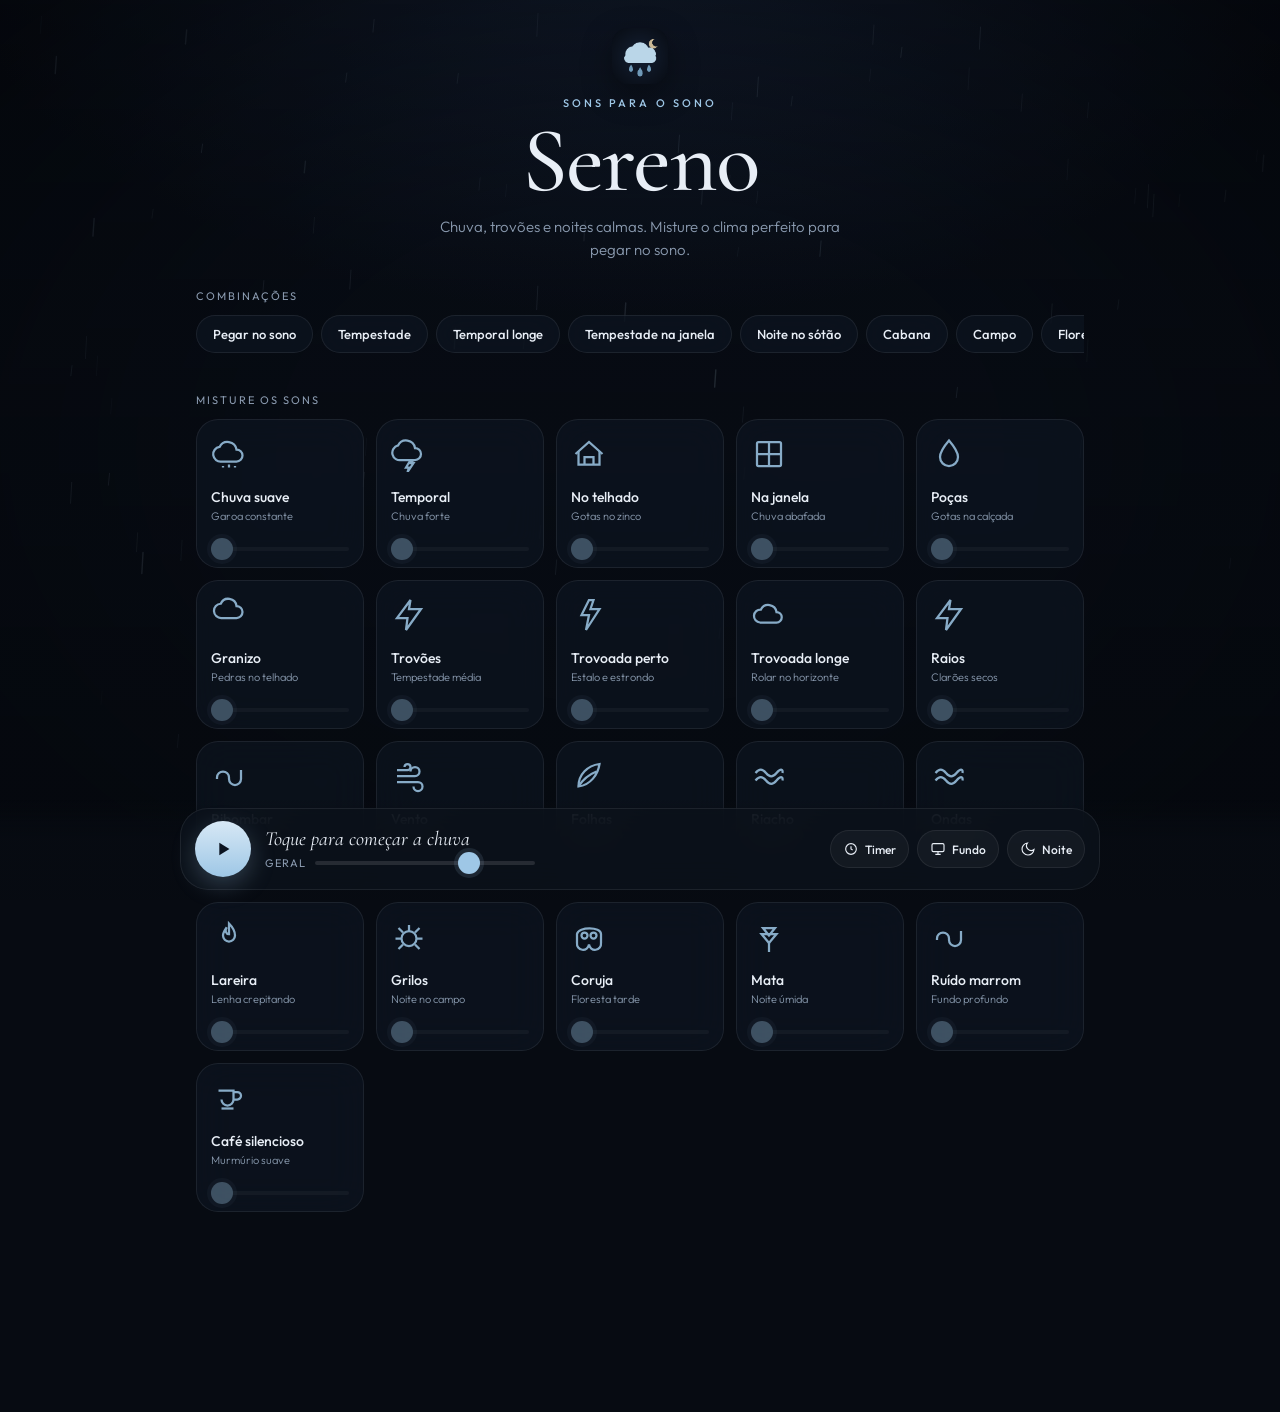
==== android/app/src/main/assets/www/index.html @ 64f914b4 "feat: app Sereno mobile com APK Android App de chuva para dormir com mixer de sons, timer e pacote A" ====
<!DOCTYPE html>
<html lang="pt-BR">
<head>
  <meta charset="UTF-8" />
  <meta name="viewport" content="width=device-width, initial-scale=1.0, viewport-fit=cover, maximum-scale=1, user-scalable=no" />
  <meta name="theme-color" content="#070b12" />
  <meta name="color-scheme" content="dark" />
  <meta name="description" content="Sereno — chuva, trovões e noites calmas para pegar no sono." />
  <meta name="application-name" content="Sereno" />
  <meta name="apple-mobile-web-app-capable" content="yes" />
  <meta name="mobile-web-app-capable" content="yes" />
  <meta name="apple-mobile-web-app-status-bar-style" content="black-translucent" />
  <meta name="apple-mobile-web-app-title" content="Sereno" />
  <meta name="format-detection" content="telephone=no" />
  <link rel="manifest" href="manifest.json" />
  <link rel="icon" type="image/png" sizes="32x32" href="assets/icons/icon-48.png" />
  <link rel="icon" type="image/png" sizes="192x192" href="assets/icons/icon-192.png" />
  <link rel="icon" type="image/png" sizes="512x512" href="assets/icons/icon-512.png" />
  <link rel="apple-touch-icon" href="assets/icons/apple-touch-icon.png" />
  <link rel="apple-touch-icon" sizes="180x180" href="assets/icons/apple-touch-icon-180.png" />
  <link rel="apple-touch-startup-image" href="assets/splash-1080x1920.png" />
  <title>Sereno</title>
  <link rel="preconnect" href="https://fonts.googleapis.com" />
  <link rel="preconnect" href="https://fonts.gstatic.com" crossorigin />
  <link href="https://fonts.googleapis.com/css2?family=Cormorant+Garamond:ital,wght@0,400;0,500;0,600;1,400&family=Outfit:wght@300;400;500;600&display=swap" rel="stylesheet" />
  <link rel="stylesheet" href="css/style.css" />
</head>
<body>
  <div id="splash">
    <img src="assets/icons/icon-192.png" alt="Sereno" width="96" height="96" />
    <h1>Sereno</h1>
    <p>chuva para dormir</p>
  </div>

  <canvas id="rain-canvas"></canvas>
  <div id="lightning"></div>
  <div id="vignette"></div>
  <div id="mist"></div>

  <main id="app">
    <header class="hero">
      <img class="brand-mark" src="assets/icons/icon-192.png" alt="" width="56" height="56" />
      <p class="kicker">sons para o sono</p>
      <h1>Sereno</h1>
      <p class="tagline">Chuva, trovões e noites calmas. Misture o clima perfeito para pegar no sono.</p>
    </header>

    <section class="presets" aria-label="Combinações">
      <div class="section-label">Combinações</div>
      <div class="preset-row" id="preset-row"></div>
    </section>

    <section class="mixer" aria-label="Sons">
      <div class="section-label">Misture os sons</div>
      <div class="sound-grid" id="sound-grid"></div>
    </section>
  </main>

  <footer class="dock">
    <div class="dock-inner">
      <button class="play-btn" id="play-btn" aria-label="Reproduzir">
        <svg class="icon-play" viewBox="0 0 24 24" fill="currentColor"><path d="M8 5.14v13.72L19 12 8 5.14z"/></svg>
        <svg class="icon-pause" viewBox="0 0 24 24" fill="currentColor"><path d="M6 5h4v14H6V5zm8 0h4v14h-4V5z"/></svg>
      </button>

      <div class="dock-meta">
        <div class="now-playing" id="now-playing">Toque para começar a chuva</div>
        <div class="master-wrap">
          <span class="master-label">Geral</span>
          <input type="range" id="master" min="0" max="100" value="72" />
        </div>
      </div>

      <div class="dock-actions">
        <button class="chip-btn" id="timer-btn" aria-label="Temporizador">
          <svg viewBox="0 0 24 24" fill="none" stroke="currentColor" stroke-width="1.7"><circle cx="12" cy="12" r="8"/><path d="M12 8v4l2.5 1.5"/></svg>
          <span id="timer-label">Timer</span>
        </button>
        <button class="chip-btn" id="bg-btn" aria-label="Segundo plano">
          <svg viewBox="0 0 24 24" fill="none" stroke="currentColor" stroke-width="1.7"><rect x="3" y="4" width="18" height="12" rx="2"/><path d="M8 20h8M12 16v4"/></svg>
          <span id="bg-label">Fundo</span>
        </button>
        <button class="chip-btn" id="dim-btn" aria-label="Escurecer tela">
          <svg viewBox="0 0 24 24" fill="none" stroke="currentColor" stroke-width="1.7"><path d="M21 12.79A9 9 0 1 1 11.21 3 7 7 0 0 0 21 12.79z"/></svg>
          <span>Noite</span>
        </button>
      </div>
    </div>
  </footer>

  <div class="timer-sheet" id="timer-sheet" hidden>
    <div class="timer-card">
      <div class="sheet-handle"></div>
      <p>Desligar após</p>
      <div class="timer-grid" id="timer-grid"></div>
      <div class="until-row">
        <label for="until-time">Ou até este horário</label>
        <div class="until-controls">
          <input type="time" id="until-time" />
          <button class="timer-opt until-go" id="until-go">Até lá</button>
        </div>
      </div>
      <div class="fade-row">
        <span>Fade final</span>
        <div class="fade-opts" id="fade-opts">
          <button class="mini" data-fade="0">Off</button>
          <button class="mini active" data-fade="60000">1 min</button>
          <button class="mini" data-fade="300000">5 min</button>
          <button class="mini" data-fade="600000">10 min</button>
        </div>
      </div>
      <button class="ghost" id="timer-cancel">Continuar a noite toda</button>
    </div>
  </div>

  <button id="install-btn" hidden>Instalar Sereno</button>
  <audio id="keepalive" loop playsinline></audio>

  <script src="js/audio.js"></script>
  <script src="js/visual.js"></script>
  <script src="js/app.js"></script>
</body>
</html>
---- android/app/src/main/assets/www/css/style.css ----
:root {
  --bg: #070b12;
  --ink: #e8eef6;
  --muted: #8b9bb0;
  --glass: rgba(16, 24, 38, 0.55);
  --line: rgba(232, 238, 246, 0.08);
  --accent: #9ec7e6;
  --accent-2: #c9b896;
  --rain: #7aa8c9;
  --safe-t: env(safe-area-inset-top, 0px);
  --safe-b: env(safe-area-inset-bottom, 0px);
}

* { box-sizing: border-box; margin: 0; padding: 0; -webkit-tap-highlight-color: transparent; }
html, body { height: 100%; }
html { background: var(--bg); }
body {
  font-family: Outfit, system-ui, sans-serif;
  color: var(--ink);
  background: radial-gradient(1200px 700px at 50% -10%, #152033 0%, var(--bg) 58%);
  overflow-x: hidden;
  min-height: 100%;
  min-height: 100dvh;
  -webkit-font-smoothing: antialiased;
  overscroll-behavior: none;
  touch-action: manipulation;
}

#splash {
  position: fixed; inset: 0; z-index: 80;
  background: #070b12;
  display: grid; place-items: center;
  align-content: center; gap: 10px;
  transition: opacity .5s ease;
}
#splash img { border-radius: 22px; }
#splash h1 {
  font-family: "Cormorant Garamond", serif;
  font-weight: 500; font-size: 42px; letter-spacing: -.02em;
}
#splash p { color: var(--muted); letter-spacing: .22em; text-transform: uppercase; font-size: 11px; }
#splash.hide { opacity: 0; pointer-events: none; }

#rain-canvas {
  position: fixed; inset: 0; width: 100%; height: 100%;
  z-index: 0; pointer-events: none;
}
#lightning {
  position: fixed; inset: 0; z-index: 1; pointer-events: none;
  background: #dce8f5; opacity: 0; mix-blend-mode: screen;
}
#vignette {
  position: fixed; inset: 0; z-index: 2; pointer-events: none;
  background: radial-gradient(ellipse at center, transparent 40%, rgba(0,0,0,.55) 100%);
}
#mist {
  position: fixed; inset: 0; z-index: 2; pointer-events: none;
  background: linear-gradient(180deg, rgba(10,16,28,.2), rgba(7,11,18,.55) 80%);
}

#app {
  position: relative; z-index: 3;
  max-width: 920px; margin: 0 auto;
  padding: calc(28px + var(--safe-t)) 16px 200px;
}

.hero { text-align: center; margin-bottom: 28px; }
.brand-mark {
  width: 56px; height: 56px; border-radius: 16px;
  margin: 0 auto 12px; display: block;
  box-shadow: 0 10px 30px rgba(0,0,0,.35);
}
.kicker {
  letter-spacing: .28em; text-transform: uppercase;
  font-size: 11px; color: var(--accent); font-weight: 500;
}
.hero h1 {
  font-family: "Cormorant Garamond", serif;
  font-weight: 500; font-size: clamp(56px, 12vw, 92px);
  line-height: .9; margin: 10px 0 12px;
  letter-spacing: -.02em;
}
.tagline {
  color: var(--muted); max-width: 420px; margin: 0 auto;
  font-weight: 300; line-height: 1.55; font-size: 15px;
}

.section-label {
  font-size: 11px; letter-spacing: .18em; text-transform: uppercase;
  color: var(--muted); margin-bottom: 12px;
}

.preset-row {
  display: flex; gap: 8px; overflow-x: auto; padding-bottom: 8px;
  scrollbar-width: none; margin-bottom: 32px;
}
.preset-row::-webkit-scrollbar { display: none; }

.preset {
  flex: 0 0 auto; border: 1px solid var(--line);
  background: var(--glass); color: var(--ink);
  border-radius: 999px; padding: 10px 16px;
  font: 500 13px Outfit, sans-serif;
  cursor: pointer; backdrop-filter: blur(16px);
  transition: background .25s, border-color .25s, transform .2s;
  white-space: nowrap;
}
.preset:hover { border-color: rgba(158,199,230,.35); }
.preset.active {
  background: rgba(158,199,230,.16);
  border-color: rgba(158,199,230,.5);
  color: var(--accent);
}
.preset:active { transform: scale(.97); }

.sound-grid {
  display: grid;
  grid-template-columns: repeat(auto-fill, minmax(150px, 1fr));
  gap: 12px;
}

.sound {
  position: relative;
  background: var(--glass);
  border: 1px solid var(--line);
  border-radius: 22px;
  padding: 16px 14px 12px;
  backdrop-filter: blur(18px);
  cursor: pointer;
  transition: border-color .25s, background .25s, transform .2s;
  user-select: none;
  -webkit-user-select: none;
}
.sound:hover { border-color: rgba(158,199,230,.28); }
.sound.on {
  background: rgba(122,168,201,.12);
  border-color: rgba(158,199,230,.42);
}
.sound:active { transform: scale(.985); }

.sound-icon {
  width: 36px; height: 36px; margin-bottom: 12px;
  color: var(--accent); opacity: .85;
}
.sound.on .sound-icon { opacity: 1; color: #cfe4f4; }
.sound h3 {
  font-size: 14px; font-weight: 500; margin-bottom: 3px;
}
.sound p {
  font-size: 11px; color: var(--muted); margin-bottom: 12px;
  font-weight: 300;
}
.sound input[type=range] {
  width: 100%;
  opacity: .35;
  pointer-events: none;
}
.sound.on input[type=range] {
  opacity: 1;
  pointer-events: auto;
}

input[type=range] {
  -webkit-appearance: none; appearance: none;
  height: 4px; background: rgba(232,238,246,.12);
  border-radius: 99px; outline: none;
}
input[type=range]::-webkit-slider-thumb {
  -webkit-appearance: none; width: 22px; height: 22px;
  border-radius: 50%; background: var(--accent);
  border: 0; cursor: pointer; box-shadow: 0 0 0 4px rgba(158,199,230,.12);
}
input[type=range]::-moz-range-thumb {
  width: 22px; height: 22px; border-radius: 50%;
  background: var(--accent); border: 0;
}

.dock {
  position: fixed; left: 0; right: 0; bottom: 0; z-index: 10;
  padding: 8px 12px calc(10px + var(--safe-b));
  background: linear-gradient(180deg, transparent, rgba(7,11,18,.96) 38%);
}
.dock-inner {
  max-width: 920px; margin: 0 auto;
  display: grid; grid-template-columns: auto 1fr auto;
  gap: 14px; align-items: center;
  background: rgba(12,18,28,.78);
  border: 1px solid var(--line);
  border-radius: 28px;
  padding: 12px 14px;
  backdrop-filter: blur(22px);
}

.play-btn {
  width: 56px; height: 56px; border-radius: 50%;
  border: 0; cursor: pointer;
  background: linear-gradient(180deg, #d7e8f5, #9ec7e6);
  color: #0b1420;
  display: grid; place-items: center;
  box-shadow: 0 8px 24px rgba(158,199,230,.25);
  transition: transform .15s;
}
.play-btn:active { transform: scale(.96); }
.play-btn svg { width: 22px; height: 22px; }
.play-btn .icon-pause { display: none; }
.play-btn.playing .icon-play { display: none; }
.play-btn.playing .icon-pause { display: block; }

.now-playing {
  font-family: "Cormorant Garamond", serif;
  font-size: 20px; font-style: italic; line-height: 1.1;
  margin-bottom: 6px;
}
.master-wrap { display: flex; align-items: center; gap: 10px; }
.master-label { font-size: 11px; color: var(--muted); letter-spacing: .08em; text-transform: uppercase; }
#master { flex: 1; max-width: 220px; }

.dock-actions { display: flex; gap: 8px; }
.chip-btn {
  display: flex; align-items: center; gap: 6px;
  background: rgba(255,255,255,.04);
  border: 1px solid var(--line); color: var(--ink);
  border-radius: 999px; padding: 10px 12px;
  font: 500 12px Outfit, sans-serif; cursor: pointer;
}
.chip-btn svg { width: 16px; height: 16px; }
.chip-btn.active {
  border-color: rgba(201,184,150,.5);
  color: var(--accent-2);
}

.timer-sheet {
  position: fixed; inset: 0; z-index: 20;
  background: rgba(4,7,12,.62);
  display: grid; place-items: end center;
  padding: 16px 16px calc(24px + var(--safe-b));
}
.timer-sheet[hidden] { display: none; }
.sheet-handle {
  width: 40px; height: 4px; border-radius: 99px;
  background: rgba(255,255,255,.16); margin: 0 auto 14px;
}
.timer-card {
  width: min(440px, 100%);
  background: #121a27;
  border: 1px solid var(--line);
  border-radius: 28px 28px 18px 18px;
  padding: 12px 22px 18px;
}
#install-btn {
  position: fixed; top: calc(12px + var(--safe-t)); right: 12px; z-index: 15;
  background: rgba(158,199,230,.16); color: var(--accent);
  border: 1px solid rgba(158,199,230,.4);
  border-radius: 999px; padding: 8px 12px;
  font: 500 12px Outfit, sans-serif; cursor: pointer;
}
.timer-card p {
  font-family: "Cormorant Garamond", serif;
  font-size: 28px; margin-bottom: 16px;
}
.timer-grid {
  display: grid; grid-template-columns: repeat(3, 1fr); gap: 8px;
  margin-bottom: 12px;
}
.timer-opt {
  background: rgba(255,255,255,.04);
  border: 1px solid var(--line); color: var(--ink);
  border-radius: 16px; padding: 14px 8px;
  font: 500 14px Outfit, sans-serif; cursor: pointer;
}
.timer-opt:hover, .timer-opt.active {
  border-color: rgba(158,199,230,.5);
  background: rgba(158,199,230,.12);
}
.ghost {
  width: 100%; background: none; border: 0; color: var(--muted);
  padding: 10px; cursor: pointer; font: 400 13px Outfit, sans-serif;
}

.until-row {
  margin: 8px 0 14px;
}
.until-row label {
  display: block; font-size: 11px; letter-spacing: .12em;
  text-transform: uppercase; color: var(--muted); margin-bottom: 8px;
}
.until-controls { display: flex; gap: 8px; }
.until-controls input[type=time] {
  flex: 1; background: rgba(255,255,255,.04);
  border: 1px solid var(--line); color: var(--ink);
  border-radius: 16px; padding: 12px 14px;
  font: 500 16px Outfit, sans-serif;
  color-scheme: dark;
}
.until-go { flex: 0 0 auto; padding: 12px 16px; }
.fade-row {
  display: flex; align-items: center; justify-content: space-between;
  gap: 10px; margin-bottom: 10px;
  font-size: 12px; color: var(--muted);
}
.fade-opts { display: flex; gap: 6px; }
.mini {
  background: rgba(255,255,255,.04);
  border: 1px solid var(--line); color: var(--ink);
  border-radius: 999px; padding: 6px 10px;
  font: 500 11px Outfit, sans-serif; cursor: pointer;
}
.mini.active {
  border-color: rgba(158,199,230,.5);
  background: rgba(158,199,230,.12);
  color: var(--accent);
}

.toast {
  position: fixed; left: 50%; bottom: 118px; transform: translateX(-50%);
  z-index: 30; background: #121a27; border: 1px solid var(--line);
  color: var(--ink); border-radius: 999px; padding: 10px 16px;
  font: 400 13px Outfit, sans-serif; white-space: nowrap;
  opacity: 0; pointer-events: none; transition: opacity .3s;
}
.toast.show { opacity: 1; }

body.dim #app { opacity: .08; transition: opacity .8s; }
body.dim .dock { opacity: .35; }
body.dim:hover #app, body.dim:hover .dock { opacity: 1; }

@media (max-width: 640px) {
  .dock-inner { grid-template-columns: auto 1fr; gap: 10px; padding: 10px 10px; border-radius: 24px; }
  .dock-actions { grid-column: 1 / -1; justify-content: space-between; }
  .chip-btn { flex: 1; justify-content: center; min-height: 44px; }
  .chip-btn span { font-size: 11px; }
  .play-btn { width: 52px; height: 52px; }
  .now-playing { font-size: 18px; }
  .sound-grid { grid-template-columns: repeat(2, 1fr); gap: 10px; }
  .hero h1 { font-size: 64px; }
  .timer-grid { grid-template-columns: repeat(3, 1fr); }
  .toast { bottom: 148px; max-width: calc(100% - 32px); white-space: normal; text-align: center; }
  .fade-row { flex-direction: column; align-items: flex-start; }
}
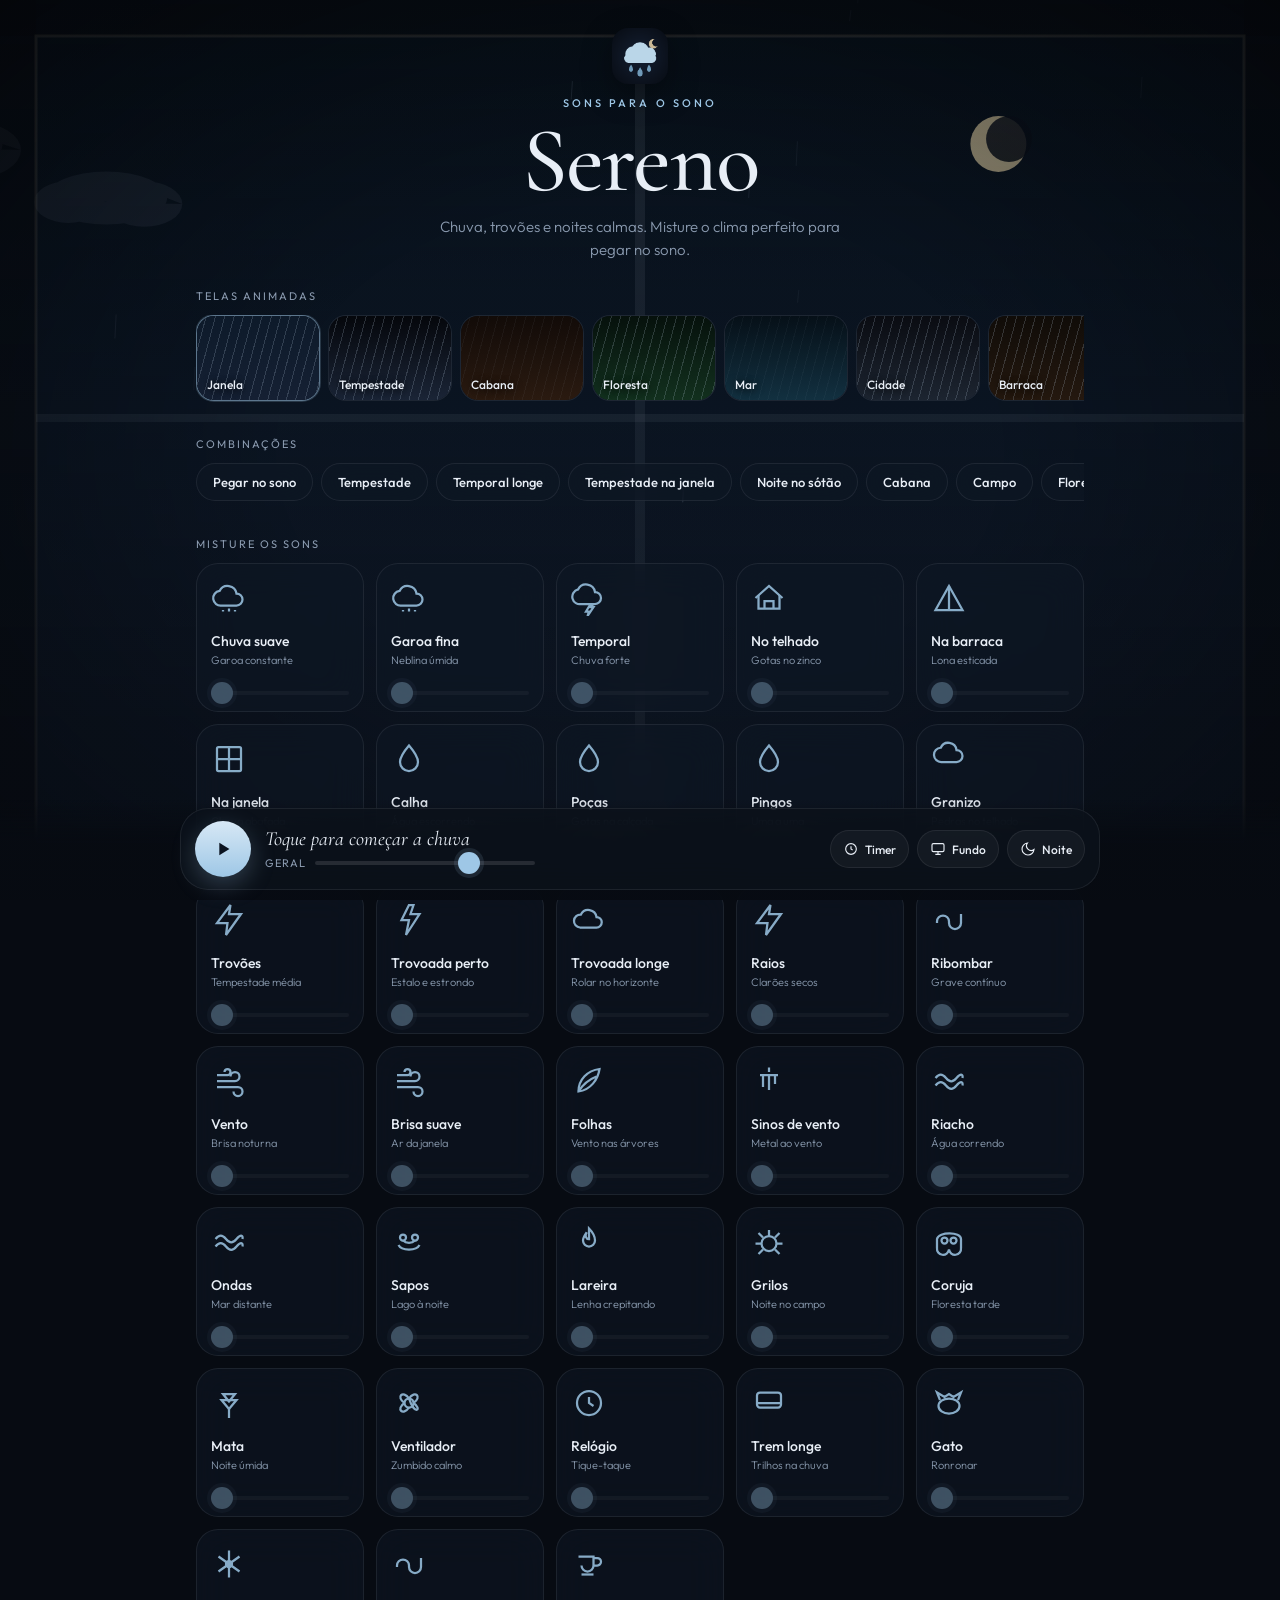
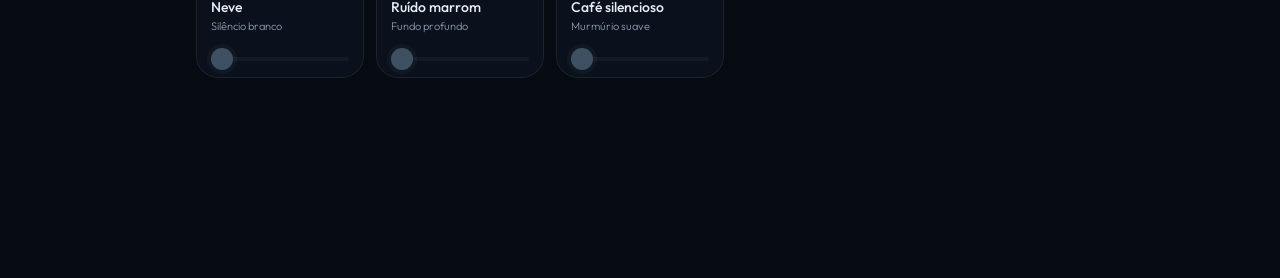
==== commit e9656a6a: "fix: suavizar audio e aliviar canvas para nao travar Reutiliza buffers de ruido no Web Audio, reduz " ====
--- a/android/app/src/main/assets/www/index.html
+++ b/android/app/src/main/assets/www/index.html
@@ -44,6 +44,11 @@
       <h1>Sereno</h1>
       <p class="tagline">Chuva, trovões e noites calmas. Misture o clima perfeito para pegar no sono.</p>
     </header>
+
+    <section class="scenes" aria-label="Cenas">
+      <div class="section-label">Telas animadas</div>
+      <div class="scene-row" id="scene-row"></div>
+    </section>
 
     <section class="presets" aria-label="Combinações">
       <div class="section-label">Combinações</div>
--- a/android/app/src/main/assets/www/css/style.css
+++ b/android/app/src/main/assets/www/css/style.css
@@ -90,11 +90,57 @@
   color: var(--muted); margin-bottom: 12px;
 }
 
-.preset-row {
+.preset-row, .scene-row {
   display: flex; gap: 8px; overflow-x: auto; padding-bottom: 8px;
-  scrollbar-width: none; margin-bottom: 32px;
-}
-.preset-row::-webkit-scrollbar { display: none; }
+  scrollbar-width: none; margin-bottom: 28px;
+}
+.preset-row::-webkit-scrollbar, .scene-row::-webkit-scrollbar { display: none; }
+
+.scene-card {
+  flex: 0 0 auto; width: 124px; height: 86px;
+  border: 1px solid var(--line); border-radius: 18px;
+  background: var(--glass); color: var(--ink);
+  position: relative; overflow: hidden; cursor: pointer;
+  font: 500 12px Outfit, sans-serif; text-align: left;
+  padding: 0; backdrop-filter: blur(12px);
+}
+.scene-card span {
+  position: absolute; left: 10px; bottom: 8px; z-index: 2;
+  text-shadow: 0 1px 8px #000;
+}
+.scene-card .mini-scene {
+  position: absolute; inset: 0;
+}
+.scene-card.active { border-color: rgba(158,199,230,.55); box-shadow: 0 0 0 1px rgba(158,199,230,.2); }
+.sc-window { background: linear-gradient(#0d1a2a, #152033); }
+.sc-storm { background: linear-gradient(#05070c, #1a2436); }
+.sc-cabin { background: linear-gradient(#120b08, #2a1a10); }
+.sc-forest { background: linear-gradient(#06110c, #12301e); }
+.sc-ocean { background: linear-gradient(#061018, #123040); }
+.sc-street { background: linear-gradient(#0a0c12, #1c2430); }
+.sc-tent { background: linear-gradient(#100c08, #24180f); }
+.sc-snow { background: linear-gradient(#0b121c, #243044); }
+.mini-scene::after {
+  content: ""; position: absolute; inset: -40% 0 0;
+  background: repeating-linear-gradient(105deg, transparent 0 8px, rgba(200,220,240,.18) 8px 9px);
+  animation: rain-tilt 1.1s linear infinite;
+  pointer-events: none;
+}
+.sc-snow::after {
+  background-image: radial-gradient(circle, rgba(255,255,255,.7) 1px, transparent 1.5px);
+  background-size: 12px 16px;
+  animation: snow-fall 2.4s linear infinite;
+}
+.sc-cabin::after { opacity: .25; }
+.sc-ocean::after { opacity: .2; }
+@keyframes rain-tilt {
+  from { transform: translateY(-12px); }
+  to { transform: translateY(16px); }
+}
+@keyframes snow-fall {
+  from { transform: translateY(-10px); }
+  to { transform: translateY(18px); }
+}
 
 .preset {
   flex: 0 0 auto; border: 1px solid var(--line);
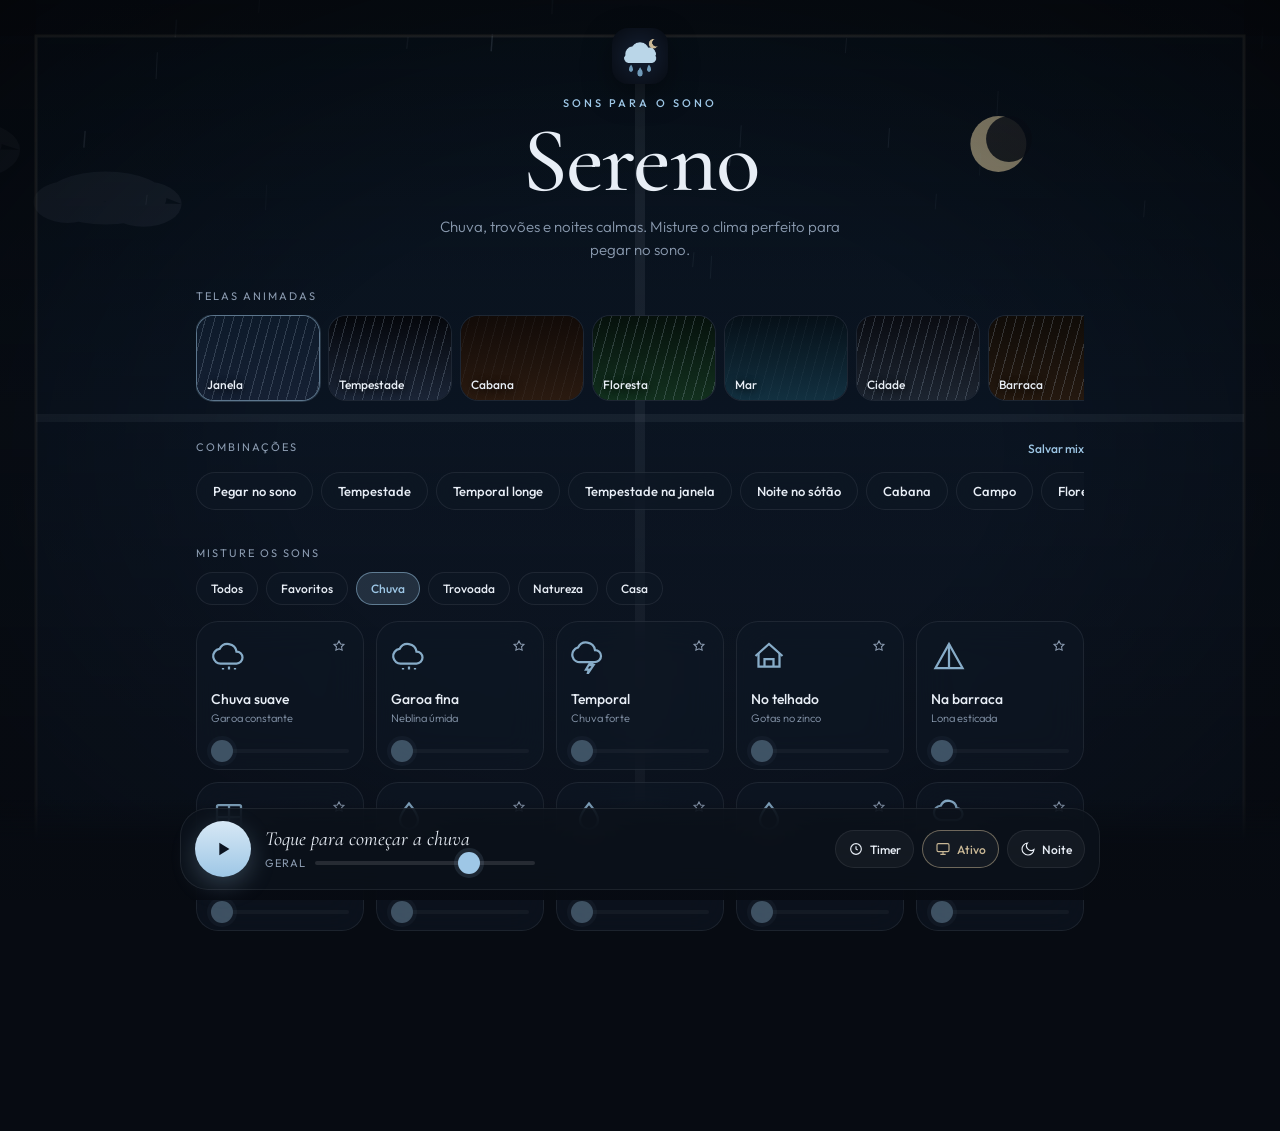
==== commit 5e321226: "feat: sons mais reais, mix persistente e audio em segundo plano Revisa raios e trovões, agrupa o mix" ====
--- a/android/app/src/main/assets/www/index.html
+++ b/android/app/src/main/assets/www/index.html
@@ -20,9 +20,6 @@
   <link rel="apple-touch-icon" sizes="180x180" href="assets/icons/apple-touch-icon-180.png" />
   <link rel="apple-touch-startup-image" href="assets/splash-1080x1920.png" />
   <title>Sereno</title>
-  <link rel="preconnect" href="https://fonts.googleapis.com" />
-  <link rel="preconnect" href="https://fonts.gstatic.com" crossorigin />
-  <link href="https://fonts.googleapis.com/css2?family=Cormorant+Garamond:ital,wght@0,400;0,500;0,600;1,400&family=Outfit:wght@300;400;500;600&display=swap" rel="stylesheet" />
   <link rel="stylesheet" href="css/style.css" />
 </head>
 <body>
@@ -51,12 +48,16 @@
     </section>
 
     <section class="presets" aria-label="Combinações">
-      <div class="section-label">Combinações</div>
+      <div class="section-head">
+        <div class="section-label">Combinações</div>
+        <button class="text-btn" id="save-mix" type="button">Salvar mix</button>
+      </div>
       <div class="preset-row" id="preset-row"></div>
     </section>
 
     <section class="mixer" aria-label="Sons">
       <div class="section-label">Misture os sons</div>
+      <div class="group-row" id="group-row"></div>
       <div class="sound-grid" id="sound-grid"></div>
     </section>
   </main>
@@ -118,6 +119,7 @@
     </div>
   </div>
 
+  <div id="ambient-hit"></div>
   <button id="install-btn" hidden>Instalar Sereno</button>
   <audio id="keepalive" loop playsinline></audio>
 
--- a/android/app/src/main/assets/www/css/style.css
+++ b/android/app/src/main/assets/www/css/style.css
@@ -1,3 +1,39 @@
+@font-face {
+  font-family: Outfit;
+  font-style: normal;
+  font-weight: 300;
+  font-display: swap;
+  src: url("../assets/fonts/outfit-300.ttf") format("truetype");
+}
+@font-face {
+  font-family: Outfit;
+  font-style: normal;
+  font-weight: 400;
+  font-display: swap;
+  src: url("../assets/fonts/outfit-400.ttf") format("truetype");
+}
+@font-face {
+  font-family: Outfit;
+  font-style: normal;
+  font-weight: 500;
+  font-display: swap;
+  src: url("../assets/fonts/outfit-500.ttf") format("truetype");
+}
+@font-face {
+  font-family: "Cormorant Garamond";
+  font-style: normal;
+  font-weight: 500;
+  font-display: swap;
+  src: url("../assets/fonts/cormorant-500.ttf") format("truetype");
+}
+@font-face {
+  font-family: "Cormorant Garamond";
+  font-style: italic;
+  font-weight: 400;
+  font-display: swap;
+  src: url("../assets/fonts/cormorant-italic.ttf") format("truetype");
+}
+
 :root {
   --bg: #070b12;
   --ink: #e8eef6;
@@ -89,6 +125,46 @@
   font-size: 11px; letter-spacing: .18em; text-transform: uppercase;
   color: var(--muted); margin-bottom: 12px;
 }
+.section-head {
+  display: flex; align-items: center; justify-content: space-between;
+  margin-bottom: 4px;
+}
+.section-head .section-label { margin-bottom: 12px; }
+.text-btn {
+  background: none; border: 0; color: var(--accent);
+  font: 500 12px Outfit, sans-serif; cursor: pointer;
+  padding: 4px 0 12px;
+}
+.group-row {
+  display: flex; gap: 8px; overflow-x: auto;
+  scrollbar-width: none; margin-bottom: 14px;
+  padding-bottom: 2px;
+}
+.group-row::-webkit-scrollbar { display: none; }
+.group-chip {
+  flex: 0 0 auto; border: 1px solid var(--line);
+  background: var(--glass); color: var(--ink);
+  border-radius: 999px; padding: 8px 14px;
+  font: 500 12px Outfit, sans-serif; cursor: pointer;
+}
+.group-chip.active {
+  background: rgba(158,199,230,.16);
+  border-color: rgba(158,199,230,.5);
+  color: var(--accent);
+}
+.empty-fav {
+  color: var(--muted); font-size: 13px; padding: 18px 4px 8px;
+  grid-column: 1 / -1;
+}
+.sound .fav {
+  position: absolute; top: 10px; right: 10px;
+  width: 28px; height: 28px; border: 0; background: none;
+  color: var(--muted); cursor: pointer; display: grid; place-items: center;
+  padding: 0;
+}
+.sound .fav svg { width: 16px; height: 16px; }
+.sound .fav.on { color: var(--accent-2); }
+.preset.custom { border-style: dashed; }
 
 .preset-row, .scene-row {
   display: flex; gap: 8px; overflow-x: auto; padding-bottom: 8px;
@@ -370,6 +446,16 @@
 body.dim .dock { opacity: .35; }
 body.dim:hover #app, body.dim:hover .dock { opacity: 1; }
 
+#ambient-hit {
+  display: none;
+  position: fixed; inset: 0; z-index: 12;
+}
+body.ambient #app,
+body.ambient .dock,
+body.ambient #install-btn,
+body.ambient .timer-sheet { opacity: 0; pointer-events: none; transition: opacity .9s; }
+body.ambient #ambient-hit { display: block; }
+
 @media (max-width: 640px) {
   .dock-inner { grid-template-columns: auto 1fr; gap: 10px; padding: 10px 10px; border-radius: 24px; }
   .dock-actions { grid-column: 1 / -1; justify-content: space-between; }
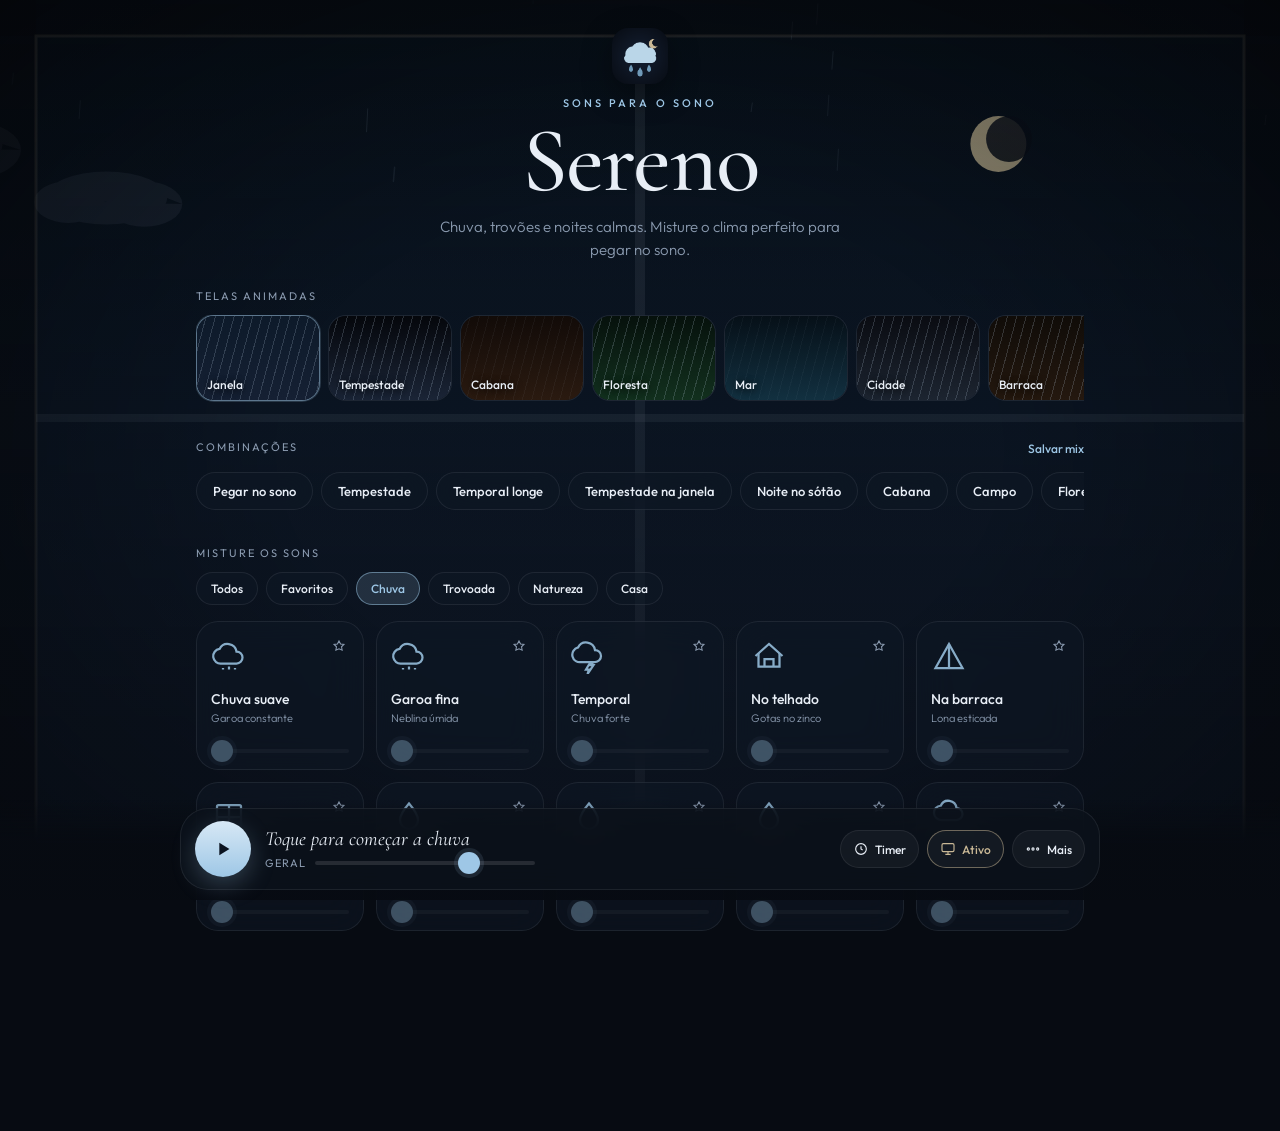
==== commit 65be69bc: "feat: noite, tom e mix no celular 1.0.3 Alarme suave, rampa de volume, EQ/estereo, tempestade viva, " ====
--- a/android/app/src/main/assets/www/index.html
+++ b/android/app/src/main/assets/www/index.html
@@ -86,9 +86,9 @@
           <svg viewBox="0 0 24 24" fill="none" stroke="currentColor" stroke-width="1.7"><rect x="3" y="4" width="18" height="12" rx="2"/><path d="M8 20h8M12 16v4"/></svg>
           <span id="bg-label">Fundo</span>
         </button>
-        <button class="chip-btn" id="dim-btn" aria-label="Escurecer tela">
-          <svg viewBox="0 0 24 24" fill="none" stroke="currentColor" stroke-width="1.7"><path d="M21 12.79A9 9 0 1 1 11.21 3 7 7 0 0 0 21 12.79z"/></svg>
-          <span>Noite</span>
+        <button class="chip-btn" id="more-btn" aria-label="Mais">
+          <svg viewBox="0 0 24 24" fill="none" stroke="currentColor" stroke-width="1.7"><circle cx="5" cy="12" r="1.6"/><circle cx="12" cy="12" r="1.6"/><circle cx="19" cy="12" r="1.6"/></svg>
+          <span>Mais</span>
         </button>
       </div>
     </div>
@@ -119,7 +119,99 @@
     </div>
   </div>
 
+  <div class="timer-sheet" id="more-sheet" hidden>
+    <div class="timer-card more-card">
+      <div class="sheet-handle"></div>
+      <div class="more-tabs" id="more-tabs">
+        <button class="more-tab active" data-tab="night">Noite</button>
+        <button class="more-tab" data-tab="tone">Tom</button>
+        <button class="more-tab" data-tab="mix">Mix</button>
+      </div>
+
+      <div class="tab-pane" id="tab-night">
+        <p class="pane-title">Despertar</p>
+        <div class="until-controls">
+          <input type="time" id="alarm-time" value="07:00" />
+          <button class="timer-opt" id="alarm-on">Ligar</button>
+        </div>
+        <div class="fade-row">
+          <span>Subir em</span>
+          <div class="fade-opts" id="alarm-fade">
+            <button class="mini" data-af="30000">30s</button>
+            <button class="mini active" data-af="60000">1 min</button>
+            <button class="mini" data-af="180000">3 min</button>
+            <button class="mini" data-af="300000">5 min</button>
+          </div>
+        </div>
+        <p class="hint" id="alarm-hint">Desliga a noite e acorda com chuva suave.</p>
+        <button class="ghost" id="alarm-off">Cancelar despertar</button>
+        <div class="divider"></div>
+        <p class="pane-title">Volume da noite</p>
+        <div class="fade-row">
+          <span>Descer em</span>
+          <div class="fade-opts" id="ramp-opts">
+            <button class="mini" data-ramp="0">Off</button>
+            <button class="mini" data-ramp="30">30 min</button>
+            <button class="mini active" data-ramp="60">1 h</button>
+            <button class="mini" data-ramp="120">2 h</button>
+          </div>
+        </div>
+        <p class="hint">Baixa sozinho até 40% para não acordar no meio da noite.</p>
+        <div class="toggle-row">
+          <span>Travar tela ambiente</span>
+          <button class="switch" id="lock-btn" aria-pressed="false"></button>
+        </div>
+        <p class="hint">No modo ambiente, segure 2s para voltar. Evita toques acidentais.</p>
+        <div class="toggle-row">
+          <span>Modo noite</span>
+          <button class="switch" id="dim-btn" aria-pressed="false"></button>
+        </div>
+      </div>
+
+      <div class="tab-pane" id="tab-tone" hidden>
+        <p class="pane-title">Equalizador</p>
+        <label class="eq-label">Grave <span id="eq-low-val">0</span></label>
+        <input type="range" id="eq-low" min="-8" max="8" value="0" />
+        <label class="eq-label">Agudo <span id="eq-high-val">0</span></label>
+        <input type="range" id="eq-high" min="-8" max="8" value="0" />
+        <div class="divider"></div>
+        <p class="pane-title">Espaço</p>
+        <label class="eq-label">Estéreo <span id="stereo-val">40%</span></label>
+        <input type="range" id="stereo" min="0" max="100" value="40" />
+        <p class="hint">Chuva de um lado, trovão mais longe. Use fones.</p>
+        <div class="toggle-row">
+          <span>Tempestade viva</span>
+          <button class="switch" id="living-btn" aria-pressed="false"></button>
+        </div>
+        <p class="hint">A chuva e os trovões sobem e descem sozinhos.</p>
+      </div>
+
+      <div class="tab-pane" id="tab-mix" hidden>
+        <p class="pane-title">Partilhar</p>
+        <div class="row-btns">
+          <button class="timer-opt" id="share-mix">Copiar link</button>
+          <button class="timer-opt" id="save-mix-sheet">Salvar mix</button>
+        </div>
+        <p class="pane-title">Recentes</p>
+        <div id="history-list" class="history-list"></div>
+        <div class="divider"></div>
+        <p class="pane-title">Conta simples</p>
+        <p class="hint">Gere um link da conta e abra no outro aparelho. Restaura favoritos, mixes e o tom.</p>
+        <div class="until-controls">
+          <input type="text" id="sync-code" maxlength="8" autocapitalize="characters" placeholder="ABC123" />
+          <button class="timer-opt" id="sync-apply">Usar</button>
+        </div>
+        <button class="ghost" id="sync-new">Copiar link da conta</button>
+        <p class="hint" id="sync-hint"></p>
+      </div>
+    </div>
+  </div>
+
   <div id="ambient-hit"></div>
+  <div id="wake-banner" hidden>
+    <p>Hora de acordar</p>
+    <button id="wake-ok">Estou acordado</button>
+  </div>
   <button id="install-btn" hidden>Instalar Sereno</button>
   <audio id="keepalive" loop playsinline></audio>
 
--- a/android/app/src/main/assets/www/css/style.css
+++ b/android/app/src/main/assets/www/css/style.css
@@ -453,8 +453,84 @@
 body.ambient #app,
 body.ambient .dock,
 body.ambient #install-btn,
-body.ambient .timer-sheet { opacity: 0; pointer-events: none; transition: opacity .9s; }
+body.ambient .timer-sheet,
+body.ambient #more-sheet { opacity: 0; pointer-events: none; transition: opacity .9s; }
 body.ambient #ambient-hit { display: block; }
+body.ambient.locked #ambient-hit { cursor: none; }
+
+.more-card { max-height: min(78vh, 640px); overflow-y: auto; }
+.more-tabs {
+  display: grid; grid-template-columns: 1fr 1fr 1fr; gap: 6px;
+  margin-bottom: 16px;
+}
+.more-tab {
+  background: rgba(255,255,255,.04);
+  border: 1px solid var(--line); color: var(--muted);
+  border-radius: 999px; padding: 10px 8px;
+  font: 500 13px Outfit, sans-serif; cursor: pointer;
+}
+.more-tab.active {
+  color: var(--accent);
+  border-color: rgba(158,199,230,.5);
+  background: rgba(158,199,230,.12);
+}
+.pane-title {
+  font-family: "Cormorant Garamond", serif;
+  font-size: 22px !important; margin: 4px 0 10px !important;
+}
+.hint { font-size: 12px; color: var(--muted); line-height: 1.45; margin: 6px 0 12px; }
+.divider { height: 1px; background: var(--line); margin: 14px 0; }
+.eq-label {
+  display: flex; justify-content: space-between;
+  font-size: 12px; color: var(--muted); margin: 8px 0 6px;
+}
+#eq-low, #eq-high, #stereo { width: 100%; margin-bottom: 8px; }
+.toggle-row {
+  display: flex; align-items: center; justify-content: space-between;
+  gap: 12px; margin: 12px 0 4px; font-size: 14px;
+}
+.switch {
+  width: 46px; height: 28px; border-radius: 999px;
+  border: 1px solid var(--line); background: rgba(255,255,255,.06);
+  position: relative; cursor: pointer; flex: 0 0 auto; padding: 0;
+}
+.switch::after {
+  content: ""; position: absolute; top: 3px; left: 3px;
+  width: 20px; height: 20px; border-radius: 50%;
+  background: var(--muted); transition: transform .2s, background .2s;
+}
+.switch[aria-pressed="true"] { background: rgba(158,199,230,.25); border-color: rgba(158,199,230,.5); }
+.switch[aria-pressed="true"]::after { transform: translateX(18px); background: var(--accent); }
+.row-btns { display: grid; grid-template-columns: 1fr 1fr; gap: 8px; margin-bottom: 14px; }
+.history-list { display: flex; flex-direction: column; gap: 6px; margin-bottom: 8px; }
+.hist-item {
+  display: flex; align-items: center; justify-content: space-between;
+  background: rgba(255,255,255,.04); border: 1px solid var(--line);
+  border-radius: 14px; padding: 10px 12px; color: var(--ink);
+  font: 500 13px Outfit, sans-serif; cursor: pointer; text-align: left; width: 100%;
+}
+.hist-item small { color: var(--muted); font-weight: 400; }
+#sync-code {
+  flex: 1; background: rgba(255,255,255,.04);
+  border: 1px solid var(--line); color: var(--ink);
+  border-radius: 16px; padding: 12px 14px;
+  font: 500 16px Outfit, sans-serif; letter-spacing: .12em; text-transform: uppercase;
+}
+#wake-banner {
+  position: fixed; left: 12px; right: 12px; bottom: calc(18px + var(--safe-b));
+  z-index: 40; background: #121a27; border: 1px solid var(--line);
+  border-radius: 22px; padding: 16px; text-align: center;
+}
+#wake-banner[hidden] { display: none; }
+#wake-banner p {
+  font-family: "Cormorant Garamond", serif; font-size: 26px; margin-bottom: 12px;
+}
+#wake-ok {
+  width: 100%; border: 0; border-radius: 16px; padding: 14px;
+  background: linear-gradient(180deg, #d7e8f5, #9ec7e6);
+  color: #0b1420; font: 600 15px Outfit, sans-serif; cursor: pointer;
+}
+#more-btn.active { border-color: rgba(158,199,230,.5); color: var(--accent); }
 
 @media (max-width: 640px) {
   .dock-inner { grid-template-columns: auto 1fr; gap: 10px; padding: 10px 10px; border-radius: 24px; }
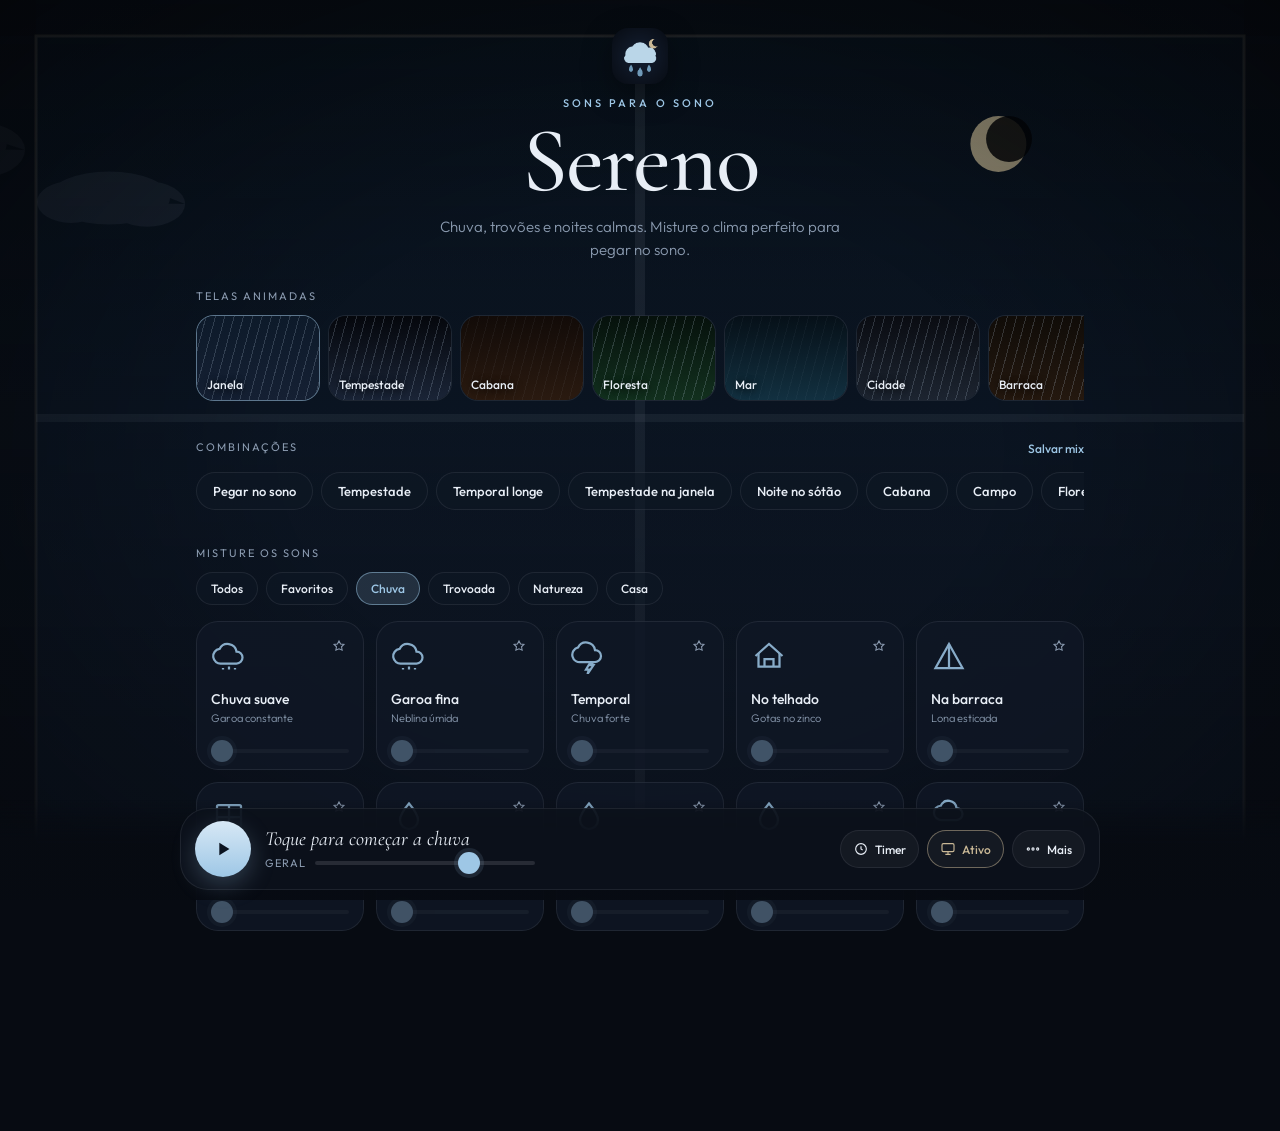
==== commit 7b326525: "feat: APK 1.0.4 mais leve no celular Pausa o canvas com a tela apagada, desliga nos de audio mudos e" ====
--- a/android/app/src/main/assets/www/index.html
+++ b/android/app/src/main/assets/www/index.html
@@ -24,9 +24,25 @@
 </head>
 <body>
   <div id="splash">
-    <img src="assets/icons/icon-192.png" alt="Sereno" width="96" height="96" />
-    <h1>Sereno</h1>
-    <p>chuva para dormir</p>
+    <div class="splash-art" aria-hidden="true">
+      <div class="splash-glow"></div>
+      <div class="splash-stars"></div>
+      <div class="splash-moon"></div>
+      <div class="splash-cloud splash-cloud-a"></div>
+      <div class="splash-cloud splash-cloud-b"></div>
+      <div class="splash-rain"></div>
+      <div class="splash-flash"></div>
+      <div class="splash-window">
+        <span class="splash-bar-h"></span>
+        <span class="splash-bar-v"></span>
+      </div>
+      <div class="splash-sill"></div>
+    </div>
+    <div class="splash-brand">
+      <img src="assets/icons/icon-192.png" alt="Sereno" width="72" height="72" />
+      <h1>Sereno</h1>
+      <p>chuva para dormir</p>
+    </div>
   </div>
 
   <canvas id="rain-canvas"></canvas>
--- a/android/app/src/main/assets/www/css/style.css
+++ b/android/app/src/main/assets/www/css/style.css
@@ -64,18 +64,117 @@
 
 #splash {
   position: fixed; inset: 0; z-index: 80;
-  background: #070b12;
-  display: grid; place-items: center;
-  align-content: center; gap: 10px;
-  transition: opacity .5s ease;
-}
-#splash img { border-radius: 22px; }
+  background: radial-gradient(900px 520px at 70% 18%, #1a283c 0%, #070b12 62%);
+  display: grid; place-items: end center;
+  overflow: hidden;
+  transition: opacity .7s ease, transform .7s ease;
+}
+#splash.hide { opacity: 0; pointer-events: none; transform: scale(1.03); }
+#splash.hide * { animation: none !important; }
+.splash-art { position: absolute; inset: 0; pointer-events: none; }
+.splash-glow {
+  position: absolute; width: 320px; height: 320px; right: 8%; top: 4%;
+  background: radial-gradient(circle, rgba(196,216,240,.28), transparent 70%);
+  filter: blur(6px);
+}
+.splash-moon {
+  position: absolute; width: 78px; height: 78px; border-radius: 50%;
+  right: 16%; top: 11%;
+  background: radial-gradient(circle at 32% 32%, #f7f3e8, #c5d0e2 70%, #9aa9bf);
+  box-shadow: 0 0 48px rgba(220,232,248,.4);
+}
+.splash-moon::after {
+  content: ""; position: absolute; width: 18px; height: 18px; border-radius: 50%;
+  top: 22px; left: 28px; background: rgba(150,164,184,.28);
+}
+.splash-stars {
+  position: absolute; inset: 0;
+  background-image:
+    radial-gradient(1.2px 1.2px at 12% 22%, #fff, transparent),
+    radial-gradient(1px 1px at 28% 14%, #fff, transparent),
+    radial-gradient(1.4px 1.4px at 46% 9%, #fff, transparent),
+    radial-gradient(1px 1px at 63% 20%, #fff, transparent),
+    radial-gradient(1.2px 1.2px at 81% 8%, #fff, transparent),
+    radial-gradient(1px 1px at 88% 28%, #fff, transparent),
+    radial-gradient(1px 1px at 18% 38%, #fff, transparent),
+    radial-gradient(1.3px 1.3px at 72% 36%, #fff, transparent);
+  opacity: .7; animation: splash-twinkle 3.2s ease-in-out infinite;
+}
+.splash-cloud {
+  position: absolute; height: 28px; border-radius: 40px;
+  background: rgba(150,170,196,.18);
+  filter: blur(1px);
+}
+.splash-cloud-a { width: 160px; top: 16%; left: 8%; animation: splash-drift 9s ease-in-out infinite; }
+.splash-cloud-b { width: 110px; top: 22%; right: 28%; opacity: .7; animation: splash-drift 11s ease-in-out infinite reverse; }
+.splash-rain {
+  position: absolute; inset: -20% 0 20%;
+  background: repeating-linear-gradient(108deg, transparent 0 11px, rgba(200,220,240,.16) 11px 12px);
+  animation: splash-rain 0.9s linear infinite;
+  mask-image: linear-gradient(180deg, transparent, #000 22%, #000 72%, transparent);
+}
+.splash-flash {
+  position: absolute; inset: 0;
+  background: rgba(220,232,248,.18);
+  opacity: 0; animation: splash-bolt 4.2s ease-in-out infinite;
+}
+.splash-window {
+  position: absolute; left: 50%; top: 38%;
+  width: min(260px, 68vw); height: min(300px, 42vh);
+  transform: translate(-50%, -50%);
+  border: 9px solid #1a140f;
+  border-radius: 6px;
+  box-shadow: 0 24px 60px rgba(0,0,0,.45), inset 0 0 50px rgba(8,14,24,.28);
+  background: linear-gradient(180deg, rgba(12,22,36,.08), rgba(7,11,18,.2));
+}
+.splash-bar-h, .splash-bar-v {
+  position: absolute; background: #1a140f;
+}
+.splash-bar-h { left: 0; right: 0; top: 50%; height: 8px; transform: translateY(-50%); }
+.splash-bar-v { top: 0; bottom: 0; left: 50%; width: 8px; transform: translateX(-50%); }
+.splash-sill {
+  position: absolute; left: 50%; top: calc(38% + min(150px, 21vh));
+  width: min(300px, 78vw); height: 14px;
+  transform: translate(-50%, -50%);
+  background: #241910; border-radius: 3px;
+  box-shadow: 0 10px 24px rgba(0,0,0,.35);
+}
+.splash-brand {
+  position: relative; z-index: 2;
+  text-align: center; padding-bottom: 12vh;
+  animation: splash-rise .8s ease both;
+}
+.splash-brand img {
+  border-radius: 18px; margin-bottom: 10px;
+  box-shadow: 0 12px 32px rgba(0,0,0,.4);
+}
 #splash h1 {
   font-family: "Cormorant Garamond", serif;
-  font-weight: 500; font-size: 42px; letter-spacing: -.02em;
+  font-weight: 500; font-size: 44px; letter-spacing: -.02em;
 }
 #splash p { color: var(--muted); letter-spacing: .22em; text-transform: uppercase; font-size: 11px; }
-#splash.hide { opacity: 0; pointer-events: none; }
+@keyframes splash-rain {
+  from { transform: translateY(-18px); }
+  to { transform: translateY(18px); }
+}
+@keyframes splash-drift {
+  from { transform: translateX(0); }
+  50% { transform: translateX(18px); }
+  to { transform: translateX(0); }
+}
+@keyframes splash-twinkle {
+  0%, 100% { opacity: .55; }
+  50% { opacity: .9; }
+}
+@keyframes splash-bolt {
+  0%, 78%, 86%, 100% { opacity: 0; }
+  80% { opacity: .55; }
+  83% { opacity: .08; }
+}
+@keyframes splash-rise {
+  from { opacity: 0; transform: translateY(12px); }
+  to { opacity: 1; transform: none; }
+}
 
 #rain-canvas {
   position: fixed; inset: 0; width: 100%; height: 100%;
@@ -178,7 +277,7 @@
   background: var(--glass); color: var(--ink);
   position: relative; overflow: hidden; cursor: pointer;
   font: 500 12px Outfit, sans-serif; text-align: left;
-  padding: 0; backdrop-filter: blur(12px);
+  padding: 0;
 }
 .scene-card span {
   position: absolute; left: 10px; bottom: 8px; z-index: 2;
@@ -187,7 +286,7 @@
 .scene-card .mini-scene {
   position: absolute; inset: 0;
 }
-.scene-card.active { border-color: rgba(158,199,230,.55); box-shadow: 0 0 0 1px rgba(158,199,230,.2); }
+.scene-card.active { border-color: rgba(158,199,230,.55); }
 .sc-window { background: linear-gradient(#0d1a2a, #152033); }
 .sc-storm { background: linear-gradient(#05070c, #1a2436); }
 .sc-cabin { background: linear-gradient(#120b08, #2a1a10); }
@@ -223,7 +322,7 @@
   background: var(--glass); color: var(--ink);
   border-radius: 999px; padding: 10px 16px;
   font: 500 13px Outfit, sans-serif;
-  cursor: pointer; backdrop-filter: blur(16px);
+  cursor: pointer;
   transition: background .25s, border-color .25s, transform .2s;
   white-space: nowrap;
 }
@@ -243,11 +342,10 @@
 
 .sound {
   position: relative;
-  background: var(--glass);
+  background: rgba(16, 24, 38, 0.78);
   border: 1px solid var(--line);
   border-radius: 22px;
   padding: 16px 14px 12px;
-  backdrop-filter: blur(18px);
   cursor: pointer;
   transition: border-color .25s, background .25s, transform .2s;
   user-select: none;
@@ -306,11 +404,10 @@
   max-width: 920px; margin: 0 auto;
   display: grid; grid-template-columns: auto 1fr auto;
   gap: 14px; align-items: center;
-  background: rgba(12,18,28,.78);
+  background: rgba(12,18,28,.92);
   border: 1px solid var(--line);
   border-radius: 28px;
   padding: 12px 14px;
-  backdrop-filter: blur(22px);
 }
 
 .play-btn {
@@ -356,8 +453,16 @@
   background: rgba(4,7,12,.62);
   display: grid; place-items: end center;
   padding: 16px 16px calc(24px + var(--safe-b));
+  opacity: 0; pointer-events: none;
+  transition: opacity .28s ease;
 }
 .timer-sheet[hidden] { display: none; }
+.timer-sheet.open { opacity: 1; pointer-events: auto; }
+.timer-sheet .timer-card {
+  transform: translateY(28px);
+  transition: transform .34s cubic-bezier(.22, 1, .36, 1);
+}
+.timer-sheet.open .timer-card { transform: translateY(0); }
 .sheet-handle {
   width: 40px; height: 4px; border-radius: 99px;
   background: rgba(255,255,255,.16); margin: 0 auto 14px;
@@ -473,6 +578,11 @@
   color: var(--accent);
   border-color: rgba(158,199,230,.5);
   background: rgba(158,199,230,.12);
+}
+.tab-pane:not([hidden]) { animation: pane-in .3s ease; }
+@keyframes pane-in {
+  from { opacity: 0; transform: translateY(10px); }
+  to { opacity: 1; transform: none; }
 }
 .pane-title {
   font-family: "Cormorant Garamond", serif;
@@ -533,15 +643,23 @@
 #more-btn.active { border-color: rgba(158,199,230,.5); color: var(--accent); }
 
 @media (max-width: 640px) {
-  .dock-inner { grid-template-columns: auto 1fr; gap: 10px; padding: 10px 10px; border-radius: 24px; }
-  .dock-actions { grid-column: 1 / -1; justify-content: space-between; }
+  .dock-inner {
+    display: flex; flex-direction: column; align-items: center;
+    gap: 10px; padding: 14px 14px 12px; border-radius: 28px;
+  }
+  .dock-meta { order: 1; width: 100%; text-align: center; }
+  .play-btn { order: 2; width: 68px; height: 68px; }
+  .play-btn svg { width: 26px; height: 26px; }
+  .dock-actions { order: 3; width: 100%; justify-content: space-between; }
   .chip-btn { flex: 1; justify-content: center; min-height: 44px; }
   .chip-btn span { font-size: 11px; }
-  .play-btn { width: 52px; height: 52px; }
-  .now-playing { font-size: 18px; }
+  .now-playing { font-size: 22px; margin-bottom: 8px; }
+  .master-wrap { justify-content: center; width: 100%; }
+  #master { max-width: none; }
   .sound-grid { grid-template-columns: repeat(2, 1fr); gap: 10px; }
   .hero h1 { font-size: 64px; }
   .timer-grid { grid-template-columns: repeat(3, 1fr); }
-  .toast { bottom: 148px; max-width: calc(100% - 32px); white-space: normal; text-align: center; }
+  .toast { bottom: 210px; max-width: calc(100% - 32px); white-space: normal; text-align: center; }
   .fade-row { flex-direction: column; align-items: flex-start; }
-}
+  #app { padding-bottom: 250px; }
+}
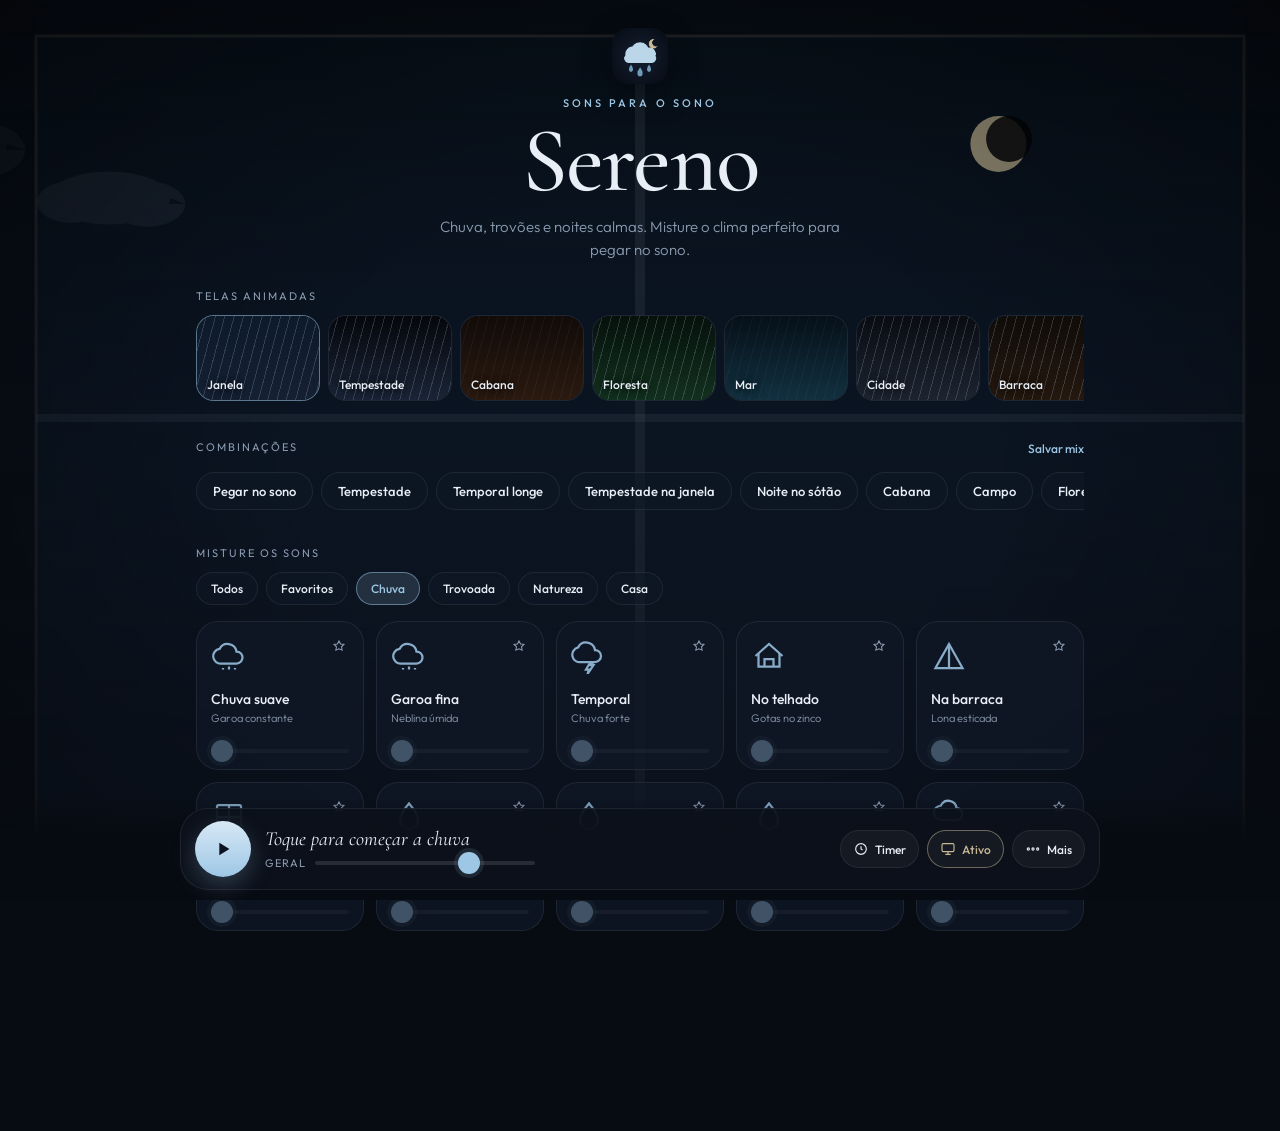
==== commit 22dba45e: "feat: APK 1.0.5 com audio 9D e som mais real Chuva e trovões mais próximos de campo, buffers estéreo" ====
--- a/android/app/src/main/assets/www/index.html
+++ b/android/app/src/main/assets/www/index.html
@@ -196,6 +196,11 @@
         <input type="range" id="stereo" min="0" max="100" value="40" />
         <p class="hint">Chuva de um lado, trovão mais longe. Use fones.</p>
         <div class="toggle-row">
+          <span>Áudio 9D</span>
+          <button class="switch" id="nined-btn" aria-pressed="false"></button>
+        </div>
+        <p class="hint">Envolve a cabeça. Melhor com fones. O som gira devagar à volta.</p>
+        <div class="toggle-row">
           <span>Tempestade viva</span>
           <button class="switch" id="living-btn" aria-pressed="false"></button>
         </div>
